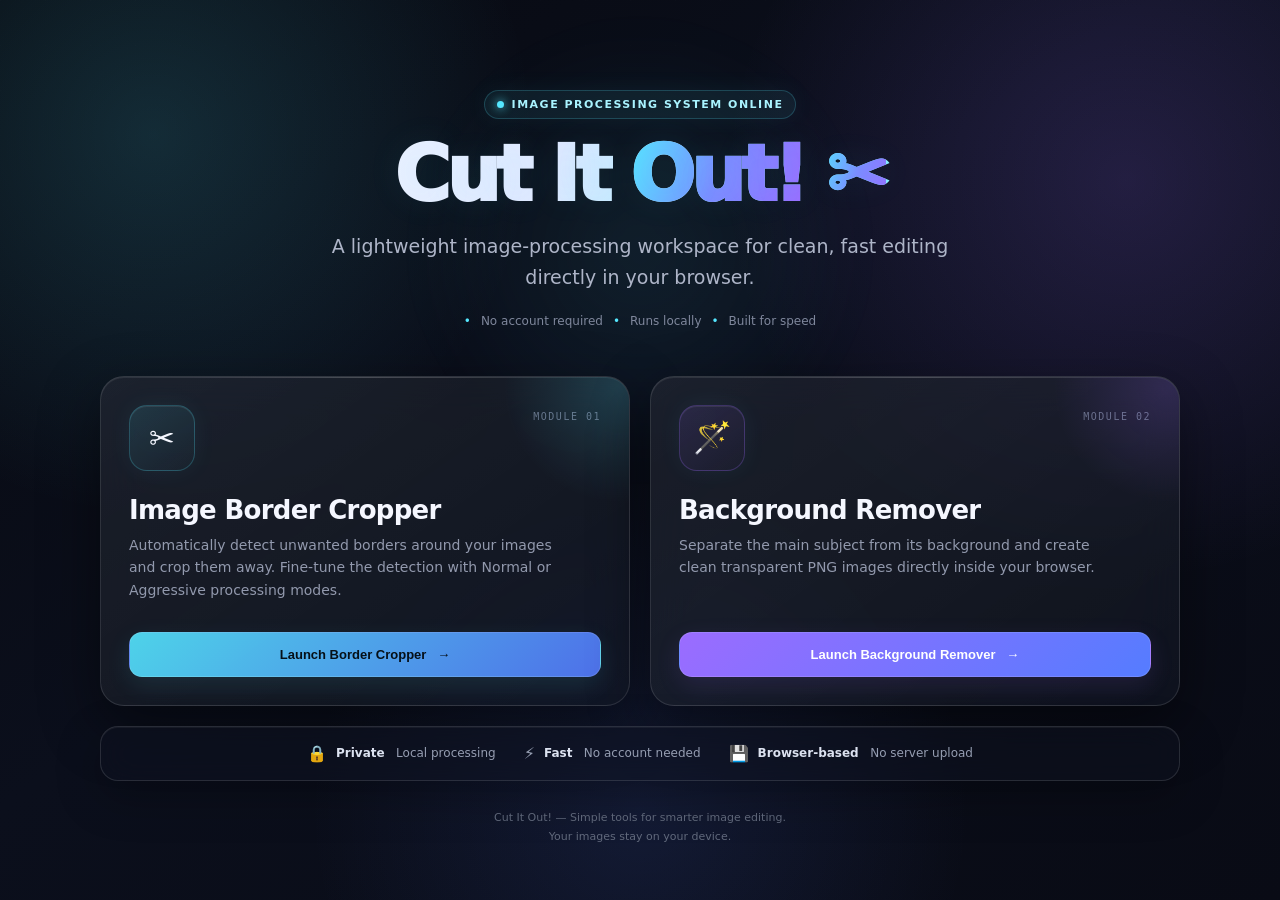
==== index.html @ 069080a6 "Update index.html" ====
<!doctype html>
<html lang="en">
<head>
<meta charset="utf-8">
<meta name="viewport" content="width=device-width,initial-scale=1">

<title>Cut It Out! — Free Image Tools</title>

<style>

:root{
--bg:#070910;
--bg2:#0c1020;

--glass:rgba(18,23,38,.58);
--glass2:rgba(24,30,48,.68);

--line:rgba(255,255,255,.12);
--line-bright:rgba(255,255,255,.22);

--text:#f5f7ff;
--muted:#9299ad;

--cyan:#55e7ff;
--blue:#557cff;
--purple:#9b6cff;
--gold:#f1c33b;
--green:#38e58a;

--shadow:rgba(0,0,0,.45);
}

*{
box-sizing:border-box;
}

html{
scroll-behavior:smooth;
}

body{
margin:0;
min-height:100vh;

font-family:
system-ui,
-apple-system,
BlinkMacSystemFont,
"Segoe UI",
sans-serif;

color:var(--text);

background:
radial-gradient(
circle at 12% 15%,
rgba(85,231,255,.15),
transparent 28%
),
radial-gradient(
circle at 88% 20%,
rgba(155,108,255,.17),
transparent 30%
),
radial-gradient(
circle at 50% 90%,
rgba(85,124,255,.12),
transparent 32%
),
linear-gradient(
145deg,
#070910 0%,
#0b0f1c 45%,
#090b15 100%
);

overflow-x:hidden;
}


/* =========================
   BACKGROUND EFFECTS
========================= */

body::before{
content:"";
position:fixed;
inset:0;

pointer-events:none;

background:
linear-gradient(
rgba(255,255,255,.018) 1px,
transparent 1px
),
linear-gradient(
90deg,
rgba(255,255,255,.018) 1px,
transparent 1px
);

background-size:45px 45px;

mask-image:linear-gradient(
to bottom,
black,
transparent 80%
);

opacity:.35;
}

body::after{
content:"";

position:fixed;

width:500px;
height:500px;

left:50%;
top:0;

transform:translateX(-50%);

background:
radial-gradient(
circle,
rgba(85,231,255,.08),
transparent 65%
);

filter:blur(20px);

pointer-events:none;
}


/* =========================
   MAIN
========================= */

main{
width:min(1080px,calc(100% - 30px));

margin:auto;

padding:
55px 0
45px;

position:relative;

z-index:1;
}


/* =========================
   HERO
========================= */

.hero{
text-align:center;

padding:
35px 0
48px;

animation:
heroIn .8s ease both;
}

@keyframes heroIn{

from{
opacity:0;
transform:translateY(-18px);
}

to{
opacity:1;
transform:translateY(0);
}

}

.system-label{
display:inline-flex;

align-items:center;
gap:8px;

padding:7px 12px;

border-radius:999px;

background:
rgba(85,231,255,.07);

border:
1px solid rgba(85,231,255,.2);

color:#a9f3ff;

font-size:11px;

font-weight:800;

letter-spacing:1.5px;

text-transform:uppercase;

margin-bottom:20px;

box-shadow:
0 0 25px rgba(85,231,255,.06);
}

.system-dot{
width:7px;
height:7px;

border-radius:50%;

background:var(--cyan);

box-shadow:
0 0 10px var(--cyan);

animation:pulse 1.8s infinite;
}

@keyframes pulse{

0%,100%{
opacity:1;
box-shadow:0 0 8px var(--cyan);
}

50%{
opacity:.5;
box-shadow:0 0 18px var(--cyan);
}

}

.logo{
font-size:
clamp(46px,8vw,76px);

font-weight:950;

letter-spacing:-4px;

line-height:.95;

margin:0;

background:
linear-gradient(
110deg,
#ffffff 0%,
#dfe8ff 42%,
#7eeeff 70%,
#ffffff 100%
);

-webkit-background-clip:text;
background-clip:text;

color:transparent;

text-shadow:
0 0 35px rgba(85,231,255,.08);
}

.logo span{
background:
linear-gradient(
110deg,
var(--cyan),
#7b8cff,
var(--purple)
);

-webkit-background-clip:text;
background-clip:text;

color:transparent;
}

.tagline{
font-size:
clamp(15px,2.5vw,19px);

color:#aeb5c8;

margin:
20px auto 0;

max-width:650px;

line-height:1.6;
}


/* =========================
   STATUS LINE
========================= */

.status-line{
display:flex;

justify-content:center;

align-items:center;

gap:10px;

margin-top:22px;

font-size:12px;

color:#7f879c;
}

.status-line span{
color:var(--cyan);
}


/* =========================
   TOOL GRID
========================= */

.tools{
display:grid;

grid-template-columns:
repeat(2,1fr);

gap:20px;

perspective:1000px;
}


/* =========================
   GLASS TOOL CARD
========================= */

.tool{

position:relative;

background:
linear-gradient(
145deg,
rgba(255,255,255,.065),
rgba(255,255,255,.018)
),
rgba(12,16,29,.58);

border:
1px solid var(--line);

border-radius:24px;

padding:28px;

min-height:330px;

display:flex;

flex-direction:column;

overflow:hidden;

backdrop-filter:blur(22px);
-webkit-backdrop-filter:blur(22px);

box-shadow:
0 20px 60px var(--shadow),
inset 0 1px 0 rgba(255,255,255,.07);

opacity:0;

transform:
translateY(35px)
scale(.96);

animation:
cardPop .65s cubic-bezier(.2,.8,.2,1) forwards;

transition:
transform .3s ease,
border-color .3s ease,
box-shadow .3s ease;

}

.tool:nth-child(1){
animation-delay:.12s;
}

.tool:nth-child(2){
animation-delay:.24s;
}

@keyframes cardPop{

0%{
opacity:0;
transform:
translateY(35px)
scale(.94);
}

70%{
opacity:1;
transform:
translateY(-3px)
scale(1.01);
}

100%{
opacity:1;
transform:
translateY(0)
scale(1);
}

}


/* CARD LIGHT */

.tool::before{

content:"";

position:absolute;

width:240px;
height:240px;

right:-110px;
top:-110px;

background:
radial-gradient(
circle,
rgba(85,231,255,.17),
transparent 68%
);

pointer-events:none;

transition:
transform .5s ease,
opacity .5s ease;

}

.tool:nth-child(2)::before{

background:
radial-gradient(
circle,
rgba(155,108,255,.18),
transparent 68%
);

}

.tool::after{

content:"";

position:absolute;

left:0;
right:0;
top:0;

height:1px;

background:
linear-gradient(
90deg,
transparent,
rgba(255,255,255,.3),
transparent
);

opacity:.5;
}


/* CARD HOVER */

.tool:hover{

transform:
translateY(-8px)
scale(1.015);

border-color:
rgba(85,231,255,.32);

box-shadow:
0 28px 75px rgba(0,0,0,.55),
0 0 35px rgba(85,231,255,.06),
inset 0 1px 0 rgba(255,255,255,.1);

}

.tool:nth-child(2):hover{

border-color:
rgba(155,108,255,.35);

box-shadow:
0 28px 75px rgba(0,0,0,.55),
0 0 35px rgba(155,108,255,.07),
inset 0 1px 0 rgba(255,255,255,.1);

}

.tool:hover::before{
transform:scale(1.35);
}


/* =========================
   TOOL HEADER
========================= */

.tool-top{

display:flex;

justify-content:space-between;

align-items:flex-start;

gap:15px;

}

.tool-index{

font-family:
monospace;

font-size:10px;

letter-spacing:1.5px;

color:#687187;

padding-top:6px;
}

.icon{

width:66px;
height:66px;

display:flex;

align-items:center;
justify-content:center;

border-radius:18px;

background:
linear-gradient(
145deg,
rgba(85,231,255,.12),
rgba(85,231,255,.025)
);

border:
1px solid rgba(85,231,255,.22);

font-size:31px;

box-shadow:
0 0 25px rgba(85,231,255,.06),
inset 0 1px 0 rgba(255,255,255,.08);

transition:
transform .3s ease,
box-shadow .3s ease;

}

.tool:nth-child(2) .icon{

background:
linear-gradient(
145deg,
rgba(155,108,255,.13),
rgba(155,108,255,.025)
);

border-color:
rgba(155,108,255,.25);

}

.tool:hover .icon{

transform:
rotate(-4deg)
scale(1.08);

box-shadow:
0 0 30px rgba(85,231,255,.13),
inset 0 1px 0 rgba(255,255,255,.1);

}

.tool:nth-child(2):hover .icon{

box-shadow:
0 0 30px rgba(155,108,255,.14),
inset 0 1px 0 rgba(255,255,255,.1);

}


/* =========================
   TEXT
========================= */

.tool h2{

font-size:26px;

margin:
24px 0 9px;

letter-spacing:-.7px;

}

.tool p{

font-size:14px;

line-height:1.6;

color:var(--muted);

margin:0;

max-width:440px;

}


/* =========================
   TOOL BUTTON
========================= */

.tool-btn{

margin-top:auto;

padding-top:25px;

}

.tool-btn button{

width:100%;

border:
1px solid rgba(255,255,255,.12);

border-radius:13px;

padding:14px 18px;

font-size:13px;

font-weight:850;

cursor:pointer;

background:
linear-gradient(
135deg,
rgba(85,231,255,.9),
rgba(85,124,255,.9)
);

color:#061018;

box-shadow:
0 8px 25px rgba(85,231,255,.1);

transition:
transform .2s ease,
box-shadow .2s ease,
filter .2s ease;

}

.tool:nth-child(2) .tool-btn button{

background:
linear-gradient(
135deg,
#9b6cff,
#557cff
);

color:white;

box-shadow:
0 8px 25px rgba(155,108,255,.12);

}

.tool-btn button:hover{

transform:
translateY(-3px);

filter:brightness(1.1);

box-shadow:
0 12px 32px rgba(85,231,255,.2);

}

.tool:nth-child(2) .tool-btn button:hover{

box-shadow:
0 12px 32px rgba(155,108,255,.2);

}

.tool-btn button:active{

transform:
translateY(0)
scale(.99);

}


/* =========================
   BOTTOM INFO
========================= */

.info-panel{

margin-top:20px;

padding:17px 20px;

display:flex;

justify-content:center;

align-items:center;

gap:28px;

flex-wrap:wrap;

background:
rgba(15,20,34,.48);

border:
1px solid var(--line);

border-radius:18px;

backdrop-filter:blur(18px);
-webkit-backdrop-filter:blur(18px);

box-shadow:
0 15px 45px rgba(0,0,0,.25),
inset 0 1px 0 rgba(255,255,255,.05);

opacity:0;

animation:
cardPop .65s .38s cubic-bezier(.2,.8,.2,1) forwards;
}

.info-item{

display:flex;

align-items:center;

gap:9px;

font-size:12px;

color:#969eb2;

}

.info-item strong{

color:#dce2f0;

font-weight:750;

}

.info-icon{

font-size:16px;
}


/* =========================
   FOOTER
========================= */

footer{

text-align:center;

color:#626a7d;

font-size:11px;

margin-top:28px;

line-height:1.7;

opacity:0;

animation:
fadeIn .7s .55s ease forwards;
}

@keyframes fadeIn{

from{opacity:0}

to{opacity:1}

}


/* =========================
   RESPONSIVE
========================= */

@media(max-width:700px){

main{
width:min(100% - 20px,1080px);
padding:
30px 0
30px;
}

.hero{
padding:
25px 0
35px;
}

.logo{
letter-spacing:-3px;
}

.tools{
grid-template-columns:1fr;
}

.tool{
min-height:310px;
}

.info-panel{
gap:15px;
}

}

@media(max-width:430px){

main{
width:calc(100% - 14px);
}

.logo{
font-size:45px;
letter-spacing:-2.5px;
}

.tagline{
font-size:14px;
}

.tool{
padding:22px;
border-radius:20px;
}

.tool h2{
font-size:23px;
}

.info-panel{
align-items:flex-start;
flex-direction:column;
gap:11px;
}

}

</style>
</head><body>

<main>

<section class="hero">

<div class="system-label">
<span class="system-dot"></span>
IMAGE PROCESSING SYSTEM ONLINE
</div>

<h1 class="logo">
Cut It <span>Out!</span> <span class="title-icon">✂️</span>
</h1>

<p class="tagline">
A lightweight image-processing workspace for clean,
fast editing directly in your browser.
</p>

<div class="status-line">
<span>•</span>
No account required
<span>•</span>
Runs locally
<span>•</span>
Built for speed
</div>

</section>


<section class="tools">


<article class="tool">

<div class="tool-top">

<div class="icon">
✂️
</div>

<div class="tool-index">
MODULE 01
</div>

</div>


<h2>
Image Border Cropper
</h2>

<p>
Automatically detect unwanted borders around your images
and crop them away. Fine-tune the detection with Normal
or Aggressive processing modes.
</p>


<div class="tool-btn">

<button
type="button"
onclick="openTool('cropper.html')">

Launch Border Cropper
&nbsp; →

</button>

</div>

</article>



<article class="tool">

<div class="tool-top">

<div class="icon">
🪄
</div>

<div class="tool-index">
MODULE 02
</div>

</div>


<h2>
Background Remover
</h2>

<p>
Separate the main subject from its background and create
clean transparent PNG images directly inside your browser.
</p>


<div class="tool-btn">

<button
type="button"
onclick="openTool('bg-remover.html')">

Launch Background Remover
&nbsp; →

</button>

</div>

</article>


</section>



<section class="info-panel">

<div class="info-item">

<span class="info-icon">🔒</span>

<span>
<strong>Private</strong>
&nbsp; Local processing
</span>

</div>


<div class="info-item">

<span class="info-icon">⚡</span>

<span>
<strong>Fast</strong>
&nbsp; No account needed
</span>

</div>


<div class="info-item">

<span class="info-icon">💾</span>

<span>
<strong>Browser-based</strong>
&nbsp; No server upload
</span>

</div>

</section>



<footer>

Cut It Out! — Simple tools for smarter image editing.<br>

Your images stay on your device.

</footer>


</main>



<script>

function openTool(page){

window.location.href=page;

}

</script>


</body>
</html>
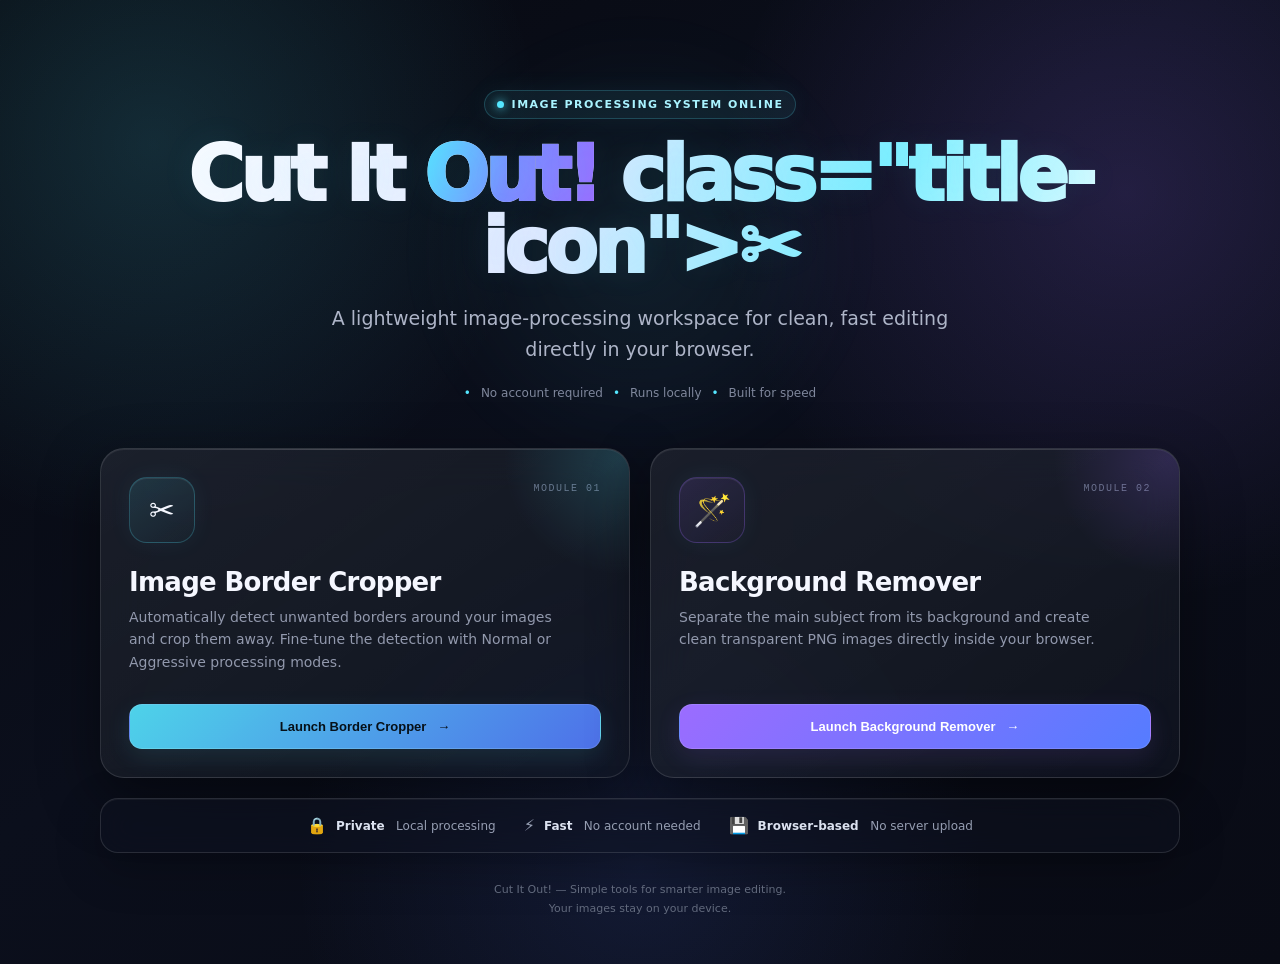
==== commit 8497d205: "Update index.html" ====
--- a/index.html
+++ b/index.html
@@ -936,7 +936,7 @@
 </div>
 
 <h1 class="logo">
-Cut It <span>Out!</span> <span class="title-icon">✂️</span>
+Cut It <span>Out!</span> class="title-icon">✂️</span>
 </h1>
 
 <p class="tagline">
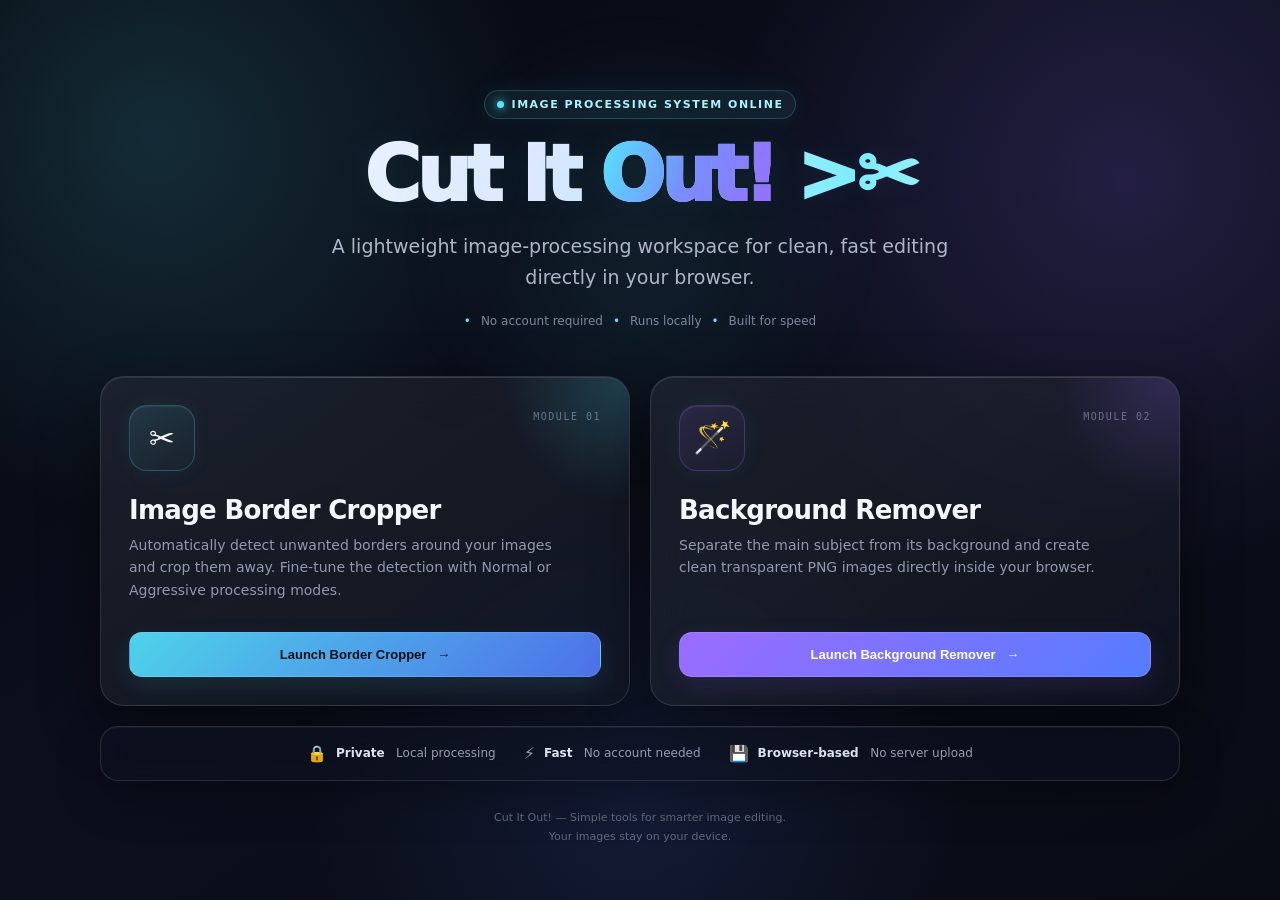
==== commit 9decd022: "Update index.html" ====
--- a/index.html
+++ b/index.html
@@ -936,7 +936,7 @@
 </div>
 
 <h1 class="logo">
-Cut It <span>Out!</span> class="title-icon">✂️</span>
+Cut It <span>Out!</span> >✂️</span>
 </h1>
 
 <p class="tagline">
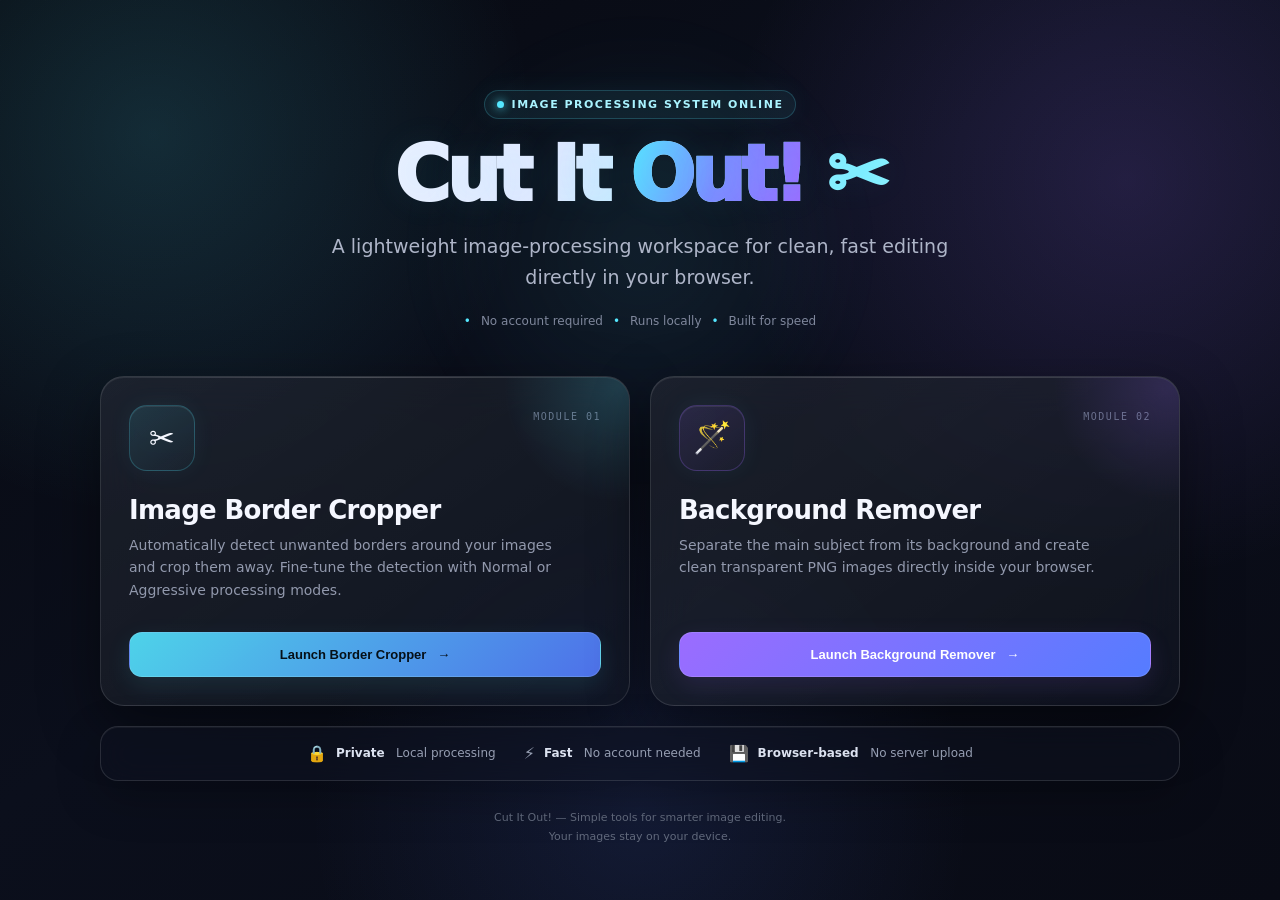
==== commit 1250f892: "Update index.html" ====
--- a/index.html
+++ b/index.html
@@ -936,7 +936,7 @@
 </div>
 
 <h1 class="logo">
-Cut It <span>Out!</span> >✂️</span>
+Cut It <span>Out!</span> ✂️
 </h1>
 
 <p class="tagline">
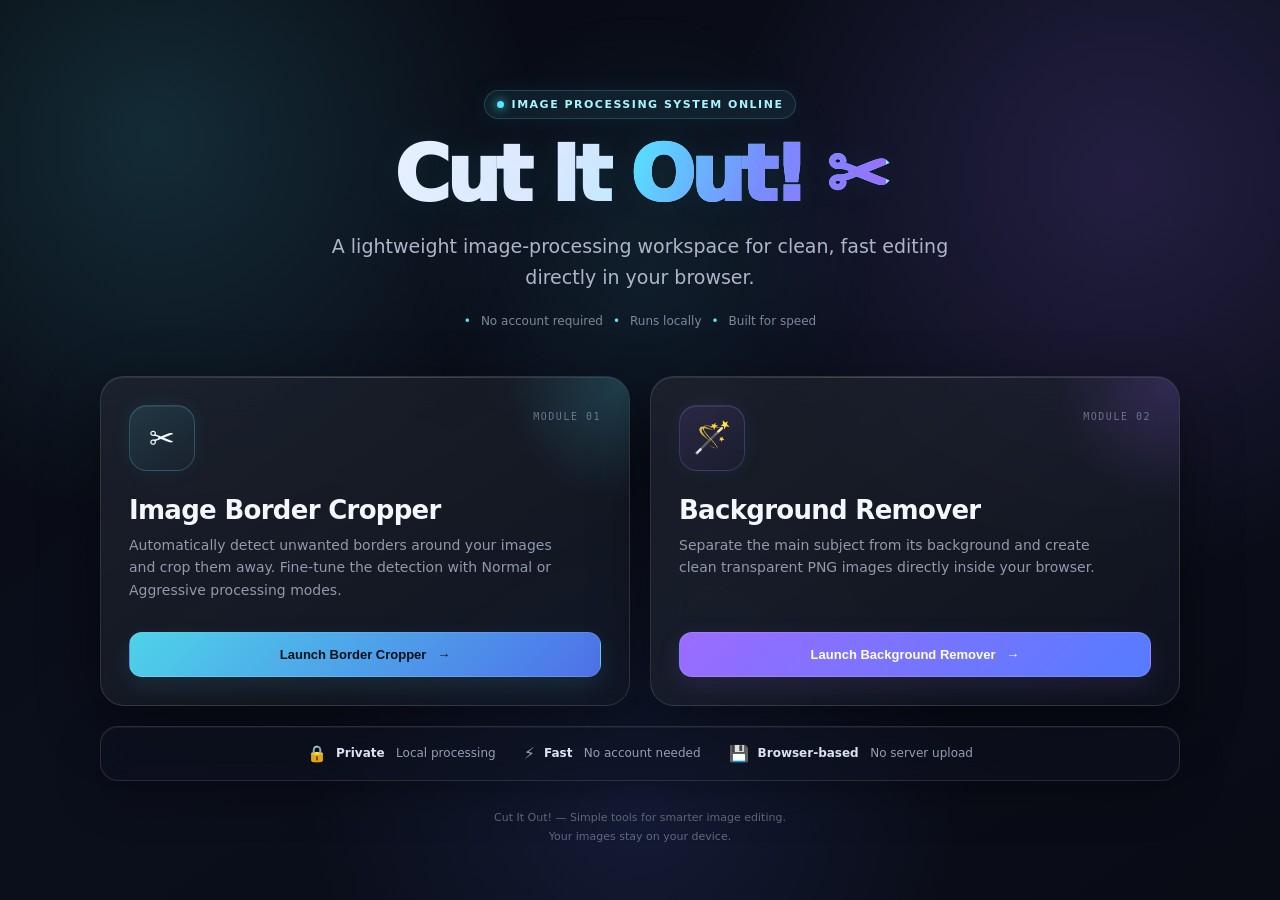
==== commit d316bf07: "Update index.html" ====
--- a/index.html
+++ b/index.html
@@ -936,7 +936,7 @@
 </div>
 
 <h1 class="logo">
-Cut It <span>Out!</span> ✂️
+Cut It <span>Out! ✂️
 </h1>
 
 <p class="tagline">
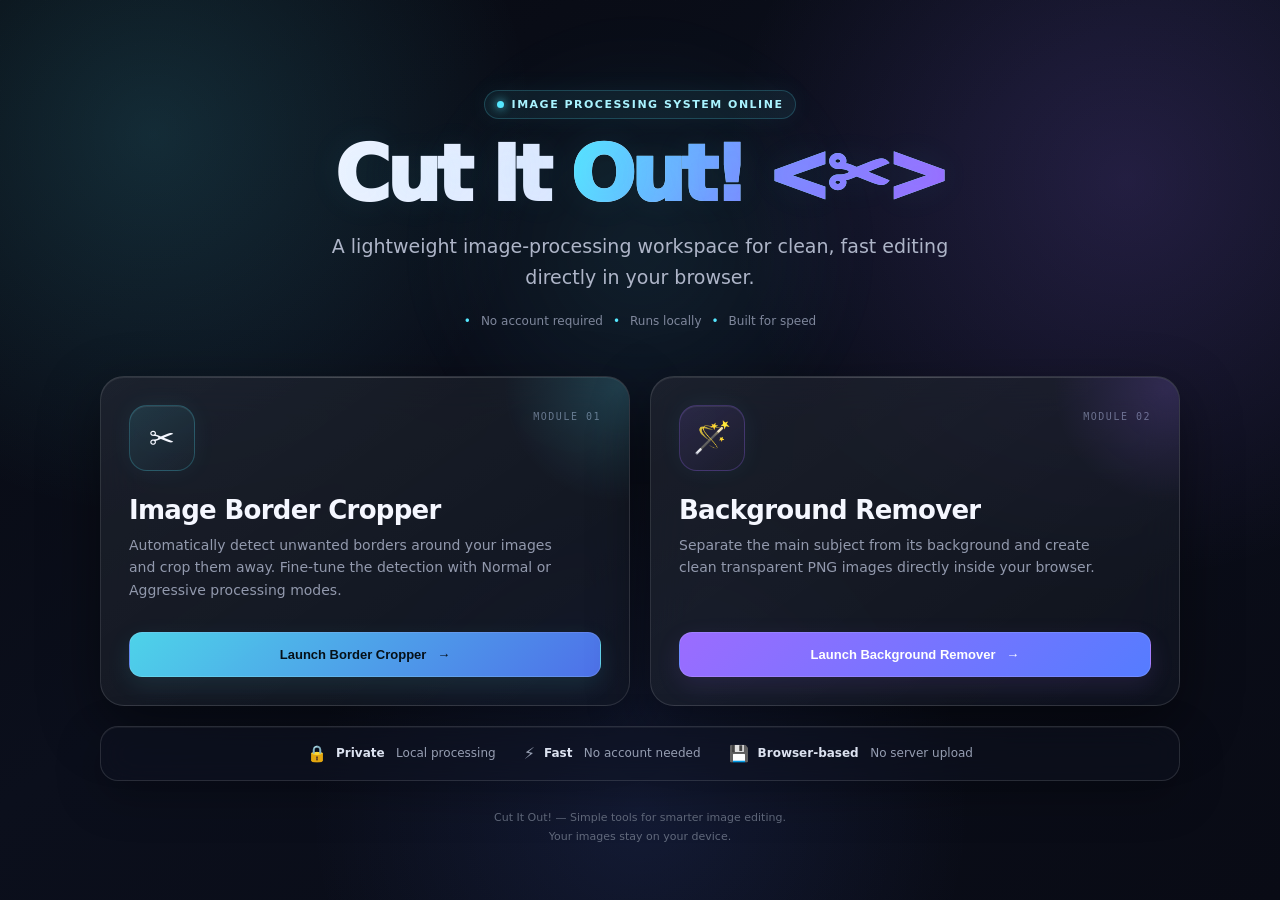
==== commit 5e98647c: "Update index.html" ====
--- a/index.html
+++ b/index.html
@@ -936,8 +936,8 @@
 </div>
 
 <h1 class="logo">
-Cut It <span>Out! ✂️
-</h1>
+Cut It <span>Out! <✂️>
+</h2>
 
 <p class="tagline">
 A lightweight image-processing workspace for clean,
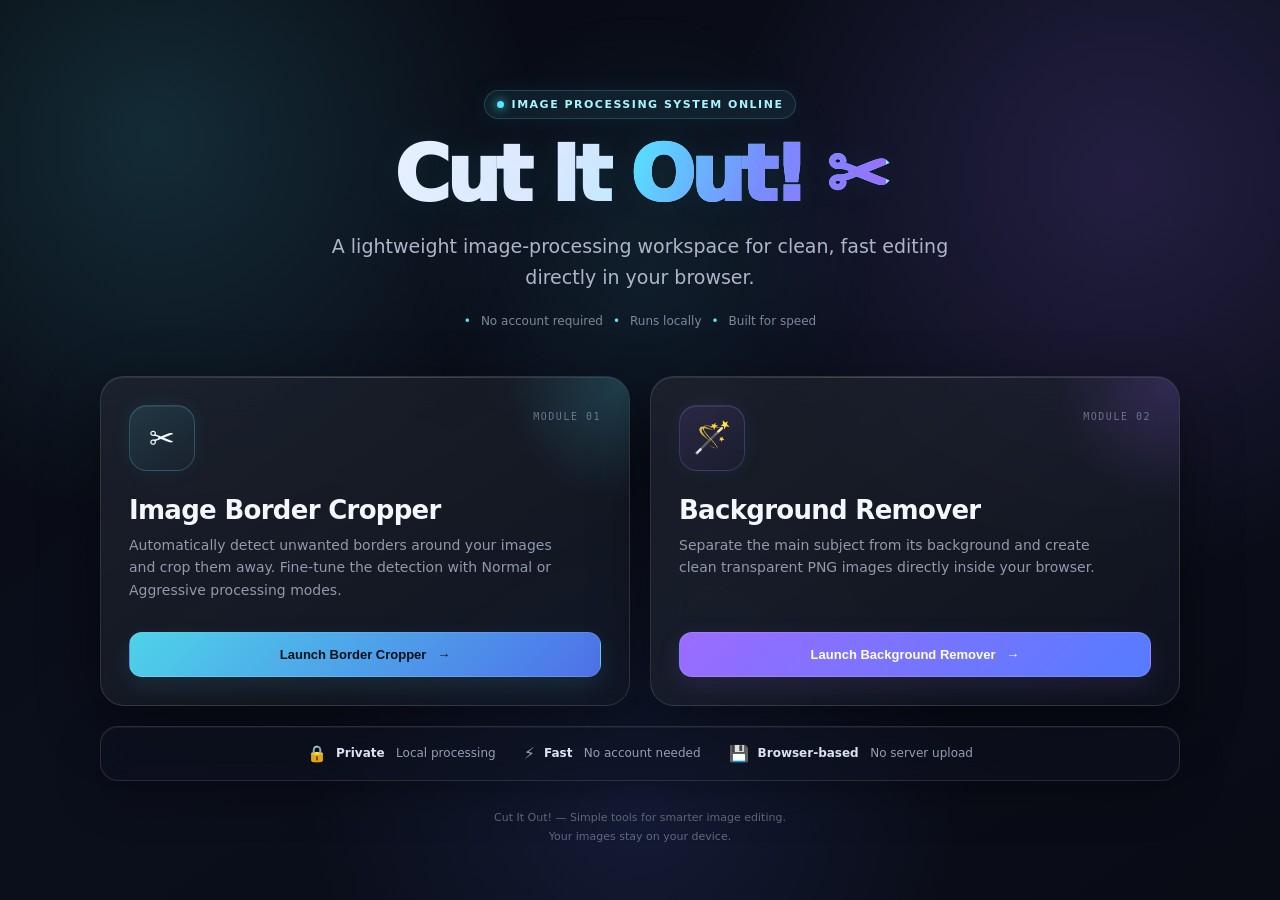
==== commit c93166e1: "Update index.html" ====
--- a/index.html
+++ b/index.html
@@ -936,8 +936,8 @@
 </div>
 
 <h1 class="logo">
-Cut It <span>Out! <✂️>
-</h2>
+Cut It <span>Out! ✂️
+</h1>
 
 <p class="tagline">
 A lightweight image-processing workspace for clean,
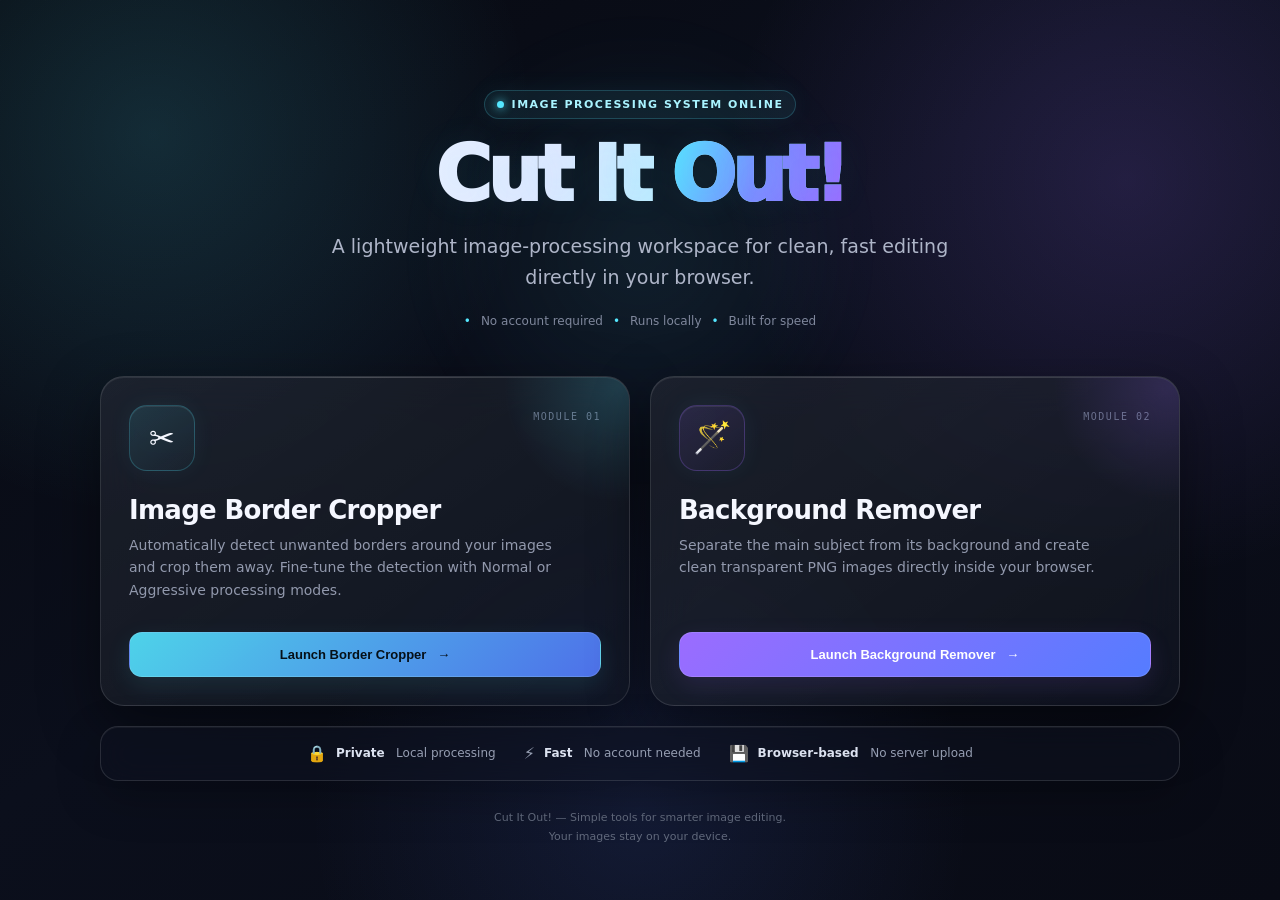
==== commit 5c5882af: "Update index.html" ====
--- a/index.html
+++ b/index.html
@@ -936,7 +936,7 @@
 </div>
 
 <h1 class="logo">
-Cut It <span>Out! ✂️
+Cut It <span>Out! 
 </h1>
 
 <p class="tagline">
